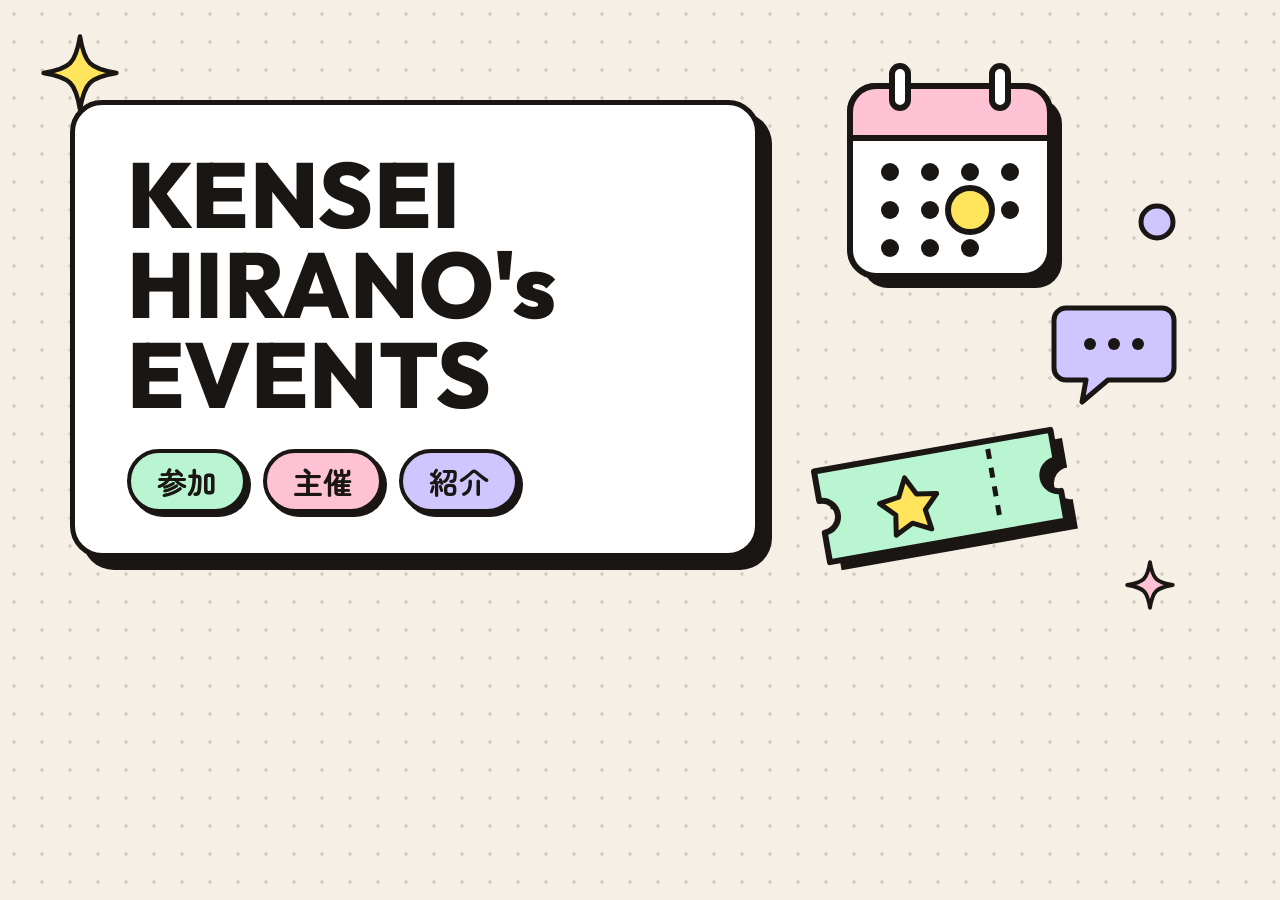
==== tools/og-share.html @ a928181f "共有画像をニューブルータリズム風のイラスト入りに作り直す - タイトルの白い箱に、カレンダー・チケット・吹き出し・きらきらのイラストを添える - 元の画像はタイトルが円で切れていたので直す - SNS" ====
<!doctype html><html lang="ja"><head><meta charset="utf-8">
<link rel="stylesheet" href="https://fonts.googleapis.com/css2?family=Outfit:wght@400;700;800&family=Zen+Maru+Gothic:wght@700&display=swap">
<style>
:root{--ink:#1a1614;--pink:#ffc2d4;--mint:#b9f5d0;--lav:#cfc6ff;--yel:#ffe45c}
*{box-sizing:border-box}
html,body{margin:0;width:1200px;height:630px;overflow:hidden}
body{background:#f6efe6;background-image:radial-gradient(#1a161422 2px,transparent 2px);background-size:28px 28px;font-family:Outfit,"Zen Maru Gothic",sans-serif;color:var(--ink);position:relative}
.card{position:absolute;left:70px;top:100px;width:690px;padding:44px 52px 40px;background:#fff;border:5px solid var(--ink);border-radius:32px;box-shadow:12px 12px 0 var(--ink)}
h1{margin:0;font-size:92px;line-height:.98;font-weight:800;letter-spacing:.005em}
.tags{display:flex;gap:16px;margin-top:30px}
.tag{font-family:"Zen Maru Gothic";font-weight:700;font-size:30px;padding:6px 26px;border:4px solid var(--ink);border-radius:999px;box-shadow:4px 4px 0 var(--ink)}
svg{position:absolute;overflow:visible}
</style></head><body>
<!-- sparkle top-left -->
<svg style="left:40px;top:28px" width="80" height="90" viewBox="0 0 90 90"><path d="M45 4 C50 34 56 40 86 45 C56 50 50 56 45 86 C40 56 34 50 4 45 C34 40 40 34 45 4Z" fill="var(--yel)" stroke="#1a1614" stroke-width="5" stroke-linejoin="round"/></svg>
<!-- calendar -->
<svg style="left:840px;top:58px" width="250" height="250" viewBox="0 0 250 250">
 <rect x="22" y="40" width="200" height="190" rx="26" fill="#1a1614"/>
 <rect x="10" y="28" width="200" height="190" rx="26" fill="#fff" stroke="#1a1614" stroke-width="6"/>
 <path d="M10 54 a26 26 0 0 1 26-26 h148 a26 26 0 0 1 26 26 v26 h-200z" fill="var(--pink)" stroke="#1a1614" stroke-width="6" stroke-linejoin="round"/>
 <rect x="52" y="8" width="16" height="42" rx="8" fill="#fff" stroke="#1a1614" stroke-width="6"/>
 <rect x="152" y="8" width="16" height="42" rx="8" fill="#fff" stroke="#1a1614" stroke-width="6"/>
 <g fill="#1a1614"><circle cx="50" cy="114" r="9"/><circle cx="90" cy="114" r="9"/><circle cx="130" cy="114" r="9"/><circle cx="170" cy="114" r="9"/><circle cx="50" cy="152" r="9"/><circle cx="90" cy="152" r="9"/><circle cx="170" cy="152" r="9"/><circle cx="50" cy="190" r="9"/><circle cx="90" cy="190" r="9"/><circle cx="130" cy="190" r="9"/></g>
 <circle cx="130" cy="152" r="22" fill="var(--yel)" stroke="#1a1614" stroke-width="6"/>
</svg>
<!-- ticket -->
<svg style="left:790px;top:410px" width="300" height="170" viewBox="0 0 300 170">
 <g transform="rotate(-10 150 85)">
 <path d="M30 40 h240 v30 a16 16 0 0 0 0 32 v30 h-240 v-30 a16 16 0 0 0 0-32z" transform="translate(10 10)" fill="#1a1614"/>
 <path d="M30 40 h240 v30 a16 16 0 0 0 0 32 v30 h-240 v-30 a16 16 0 0 0 0-32z" fill="var(--mint)" stroke="#1a1614" stroke-width="6" stroke-linejoin="round"/>
 <line x1="205" y1="48" x2="205" y2="124" stroke="#1a1614" stroke-width="5" stroke-dasharray="10 9"/>
 <path d="M118 62 l9 18 20 3 -14 14 3 20 -18-9 -18 9 3-20 -14-14 20-3z" fill="var(--yel)" stroke="#1a1614" stroke-width="5" stroke-linejoin="round"/>
 </g>
</svg>
<!-- speech bubble -->
<svg style="left:1050px;top:300px" width="130" height="110" viewBox="0 0 130 110">
 <path d="M16 8 h96 a12 12 0 0 1 12 12 v48 a12 12 0 0 1 -12 12 h-54 l-26 22 4-22 h-20 a12 12 0 0 1 -12-12 v-48 a12 12 0 0 1 12-12z" fill="var(--lav)" stroke="#1a1614" stroke-width="5" stroke-linejoin="round"/>
 <g fill="#1a1614"><circle cx="40" cy="44" r="6"/><circle cx="64" cy="44" r="6"/><circle cx="88" cy="44" r="6"/></g>
</svg>
<!-- small sparkles -->
<svg style="left:1125px;top:560px" width="50" height="50" viewBox="0 0 90 90"><path d="M45 4 C50 34 56 40 86 45 C56 50 50 56 45 86 C40 56 34 50 4 45 C34 40 40 34 45 4Z" fill="var(--pink)" stroke="#1a1614" stroke-width="7" stroke-linejoin="round"/></svg>
<svg style="left:1135px;top:200px" width="44" height="44" viewBox="0 0 44 44"><circle cx="22" cy="22" r="16" fill="var(--lav)" stroke="#1a1614" stroke-width="5"/></svg>
<div class="card">
 <h1>KENSEI<br>HIRANO's<br>EVENTS</h1>
 <div class="tags"><span class="tag" style="background:var(--mint)">参加</span><span class="tag" style="background:var(--pink)">主催</span><span class="tag" style="background:var(--lav)">紹介</span></div>
</div>
</body></html>
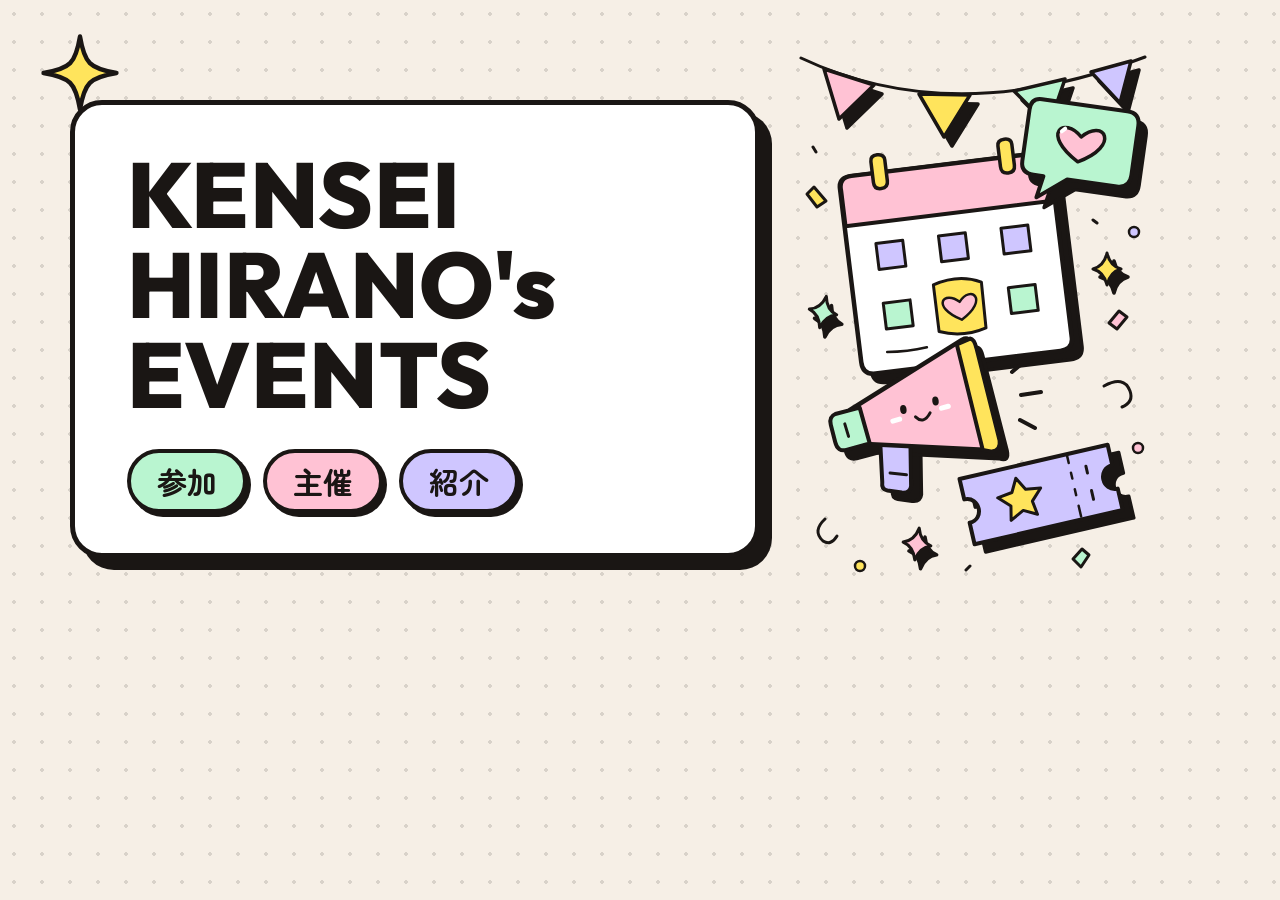
==== commit 8d7c38b8: "共有画像のイラストを Codex で描いたものに差し替える - tools/og-share.html の右側の手描き SVG を Codex 製の SVG イラストに置き換え - images/og" ====
--- a/tools/og-share.html
+++ b/tools/og-share.html
@@ -13,33 +13,103 @@
 </style></head><body>
 <!-- sparkle top-left -->
 <svg style="left:40px;top:28px" width="80" height="90" viewBox="0 0 90 90"><path d="M45 4 C50 34 56 40 86 45 C56 50 50 56 45 86 C40 56 34 50 4 45 C34 40 40 34 45 4Z" fill="var(--yel)" stroke="#1a1614" stroke-width="5" stroke-linejoin="round"/></svg>
-<!-- calendar -->
-<svg style="left:840px;top:58px" width="250" height="250" viewBox="0 0 250 250">
- <rect x="22" y="40" width="200" height="190" rx="26" fill="#1a1614"/>
- <rect x="10" y="28" width="200" height="190" rx="26" fill="#fff" stroke="#1a1614" stroke-width="6"/>
- <path d="M10 54 a26 26 0 0 1 26-26 h148 a26 26 0 0 1 26 26 v26 h-200z" fill="var(--pink)" stroke="#1a1614" stroke-width="6" stroke-linejoin="round"/>
- <rect x="52" y="8" width="16" height="42" rx="8" fill="#fff" stroke="#1a1614" stroke-width="6"/>
- <rect x="152" y="8" width="16" height="42" rx="8" fill="#fff" stroke="#1a1614" stroke-width="6"/>
- <g fill="#1a1614"><circle cx="50" cy="114" r="9"/><circle cx="90" cy="114" r="9"/><circle cx="130" cy="114" r="9"/><circle cx="170" cy="114" r="9"/><circle cx="50" cy="152" r="9"/><circle cx="90" cy="152" r="9"/><circle cx="170" cy="152" r="9"/><circle cx="50" cy="190" r="9"/><circle cx="90" cy="190" r="9"/><circle cx="130" cy="190" r="9"/></g>
- <circle cx="130" cy="152" r="22" fill="var(--yel)" stroke="#1a1614" stroke-width="6"/>
+<!-- illustration (drawn by Codex) -->
+<svg style="left:780px;top:30px" xmlns="http://www.w3.org/2000/svg" width="400" height="570" viewBox="0 0 400 570" fill="none" stroke="#1a1614" stroke-width="3.5" stroke-linecap="round" stroke-linejoin="round">
+  <defs>
+    <path id="calendar" d="M70 145 Q70 134 83 134 H269 Q282 134 282 147 V321 Q282 333 269 333 H83 Q70 333 70 320 Z"/>
+    <path id="bubble" d="M255 75 Q244 75 244 87 V139 Q244 151 257 151 H267 L263 173 L291 151 H341 Q354 151 354 138 V88 Q354 75 341 75 Z"/>
+    <path id="ticket" d="M185 431 H337 V452 C321 452 321 476 337 476 V498 H185 V476 C201 476 201 452 185 452 Z"/>
+    <path id="horn" d="M72 372 L193 318 Q201 315 202 326 L213 424 Q214 436 204 431 L83 408 Z"/>
+    <path id="sparkle" d="M0-16 Q3-3 14 0 Q3 3 0 16 Q-3 3-14 0 Q-3-3 0-16 Z"/>
+  </defs>
+
+  <!-- A loose string of party pennants. -->
+  <path d="M21 28 Q173 100 365 27" stroke-width="3"/>
+  <g transform="translate(8 9)" fill="#1a1614">
+    <path d="M44 39 L94 55 L59 89 Z"/>
+    <path d="M139 64 L190 65 L164 107 Z"/>
+    <path d="M234 61 L285 49 L269 96 Z"/>
+    <path d="M311 42 L351 31 L340 73 Z"/>
+  </g>
+  <path d="M44 39 L94 55 L59 89 Z" fill="#ffc2d4"/>
+  <path d="M139 64 L190 65 L164 107 Z" fill="#ffe45c"/>
+  <path d="M234 61 L285 49 L269 96 Z" fill="#b9f5d0"/>
+  <path d="M311 42 L351 31 L340 73 Z" fill="#cfc6ff"/>
+
+  <!-- A calendar with one much-loved day. -->
+  <g transform="rotate(-7 176 234)">
+    <use href="#calendar" transform="translate(9 10)" fill="#1a1614"/>
+    <use href="#calendar" fill="#ffffff" stroke-width="4.5"/>
+    <path d="M71 183 V147 Q70 134 83 134 H269 Q282 134 282 147 V183 Z" fill="#ffc2d4" stroke-width="4"/>
+    <path d="M104 143 V122 Q104 116 111 116 Q118 116 118 122 V143 Q118 150 111 150 Q104 150 104 143 Z" fill="#ffe45c"/>
+    <path d="M232 143 V122 Q232 116 239 116 Q246 116 246 122 V143 Q246 150 239 150 Q232 150 232 143 Z" fill="#ffe45c"/>
+    <path d="M99 204 H126 V230 H99 Z M162 204 H189 V230 H162 Z M225 204 H252 V230 H225 Z" fill="#cfc6ff" stroke-width="3"/>
+    <path d="M99 264 H126 V290 H99 Z M225 264 H252 V290 H225 Z" fill="#b9f5d0" stroke-width="3"/>
+    <path d="M151 252 Q177 244 199 255 L198 301 Q174 308 151 299 Z" fill="#ffe45c" stroke-width="3"/>
+    <path d="M175 290 C145 273 161 258 175 272 C188 256 205 273 175 290 Z" fill="#ffc2d4" stroke-width="2.5"/>
+    <path d="M97 313 Q117 315 137 313" stroke-width="2.5"/>
+  </g>
+
+  <!-- A friendly conversation above the calendar. -->
+  <g transform="rotate(8 300 123)">
+    <use href="#bubble" transform="translate(9 9)" fill="#1a1614"/>
+    <use href="#bubble" fill="#b9f5d0" stroke-width="4"/>
+    <path d="M299 132 C258 109 279 88 299 107 C319 85 340 110 299 132 Z" fill="#ffc2d4"/>
+    <path d="M279 104 L282 101" stroke="#ffffff" stroke-width="4"/>
+  </g>
+
+  <!-- The little megaphone is ready to invite everyone. -->
+  <g transform="rotate(-8 128 391)">
+    <g transform="translate(9 10)" fill="#1a1614">
+      <path d="M98 403 L128 408 L122 456 Q120 463 112 461 L98 457 Q92 455 94 448 Z"/>
+      <use href="#horn"/>
+      <path d="M57 374 L82 371 L87 408 L63 411 Q54 412 53 402 L51 384 Q50 376 57 374 Z"/>
+    </g>
+    <path d="M98 403 L128 408 L122 456 Q120 463 112 461 L98 457 Q92 455 94 448 Z" fill="#cfc6ff" stroke-width="4"/>
+    <path d="M103 440 L119 444" stroke-width="3"/>
+    <use href="#horn" fill="#ffc2d4" stroke-width="4.5"/>
+    <path d="M187 322 L201 318 Q205 319 206 329 L216 423 Q216 433 207 433 L198 430 Z" fill="#ffe45c" stroke-width="4"/>
+    <path d="M57 374 L82 371 L87 408 L63 411 Q54 412 53 402 L51 384 Q50 376 57 374 Z" fill="#b9f5d0" stroke-width="4"/>
+    <path d="M65 385 L67 398" stroke-width="3"/>
+    <ellipse cx="125" cy="379" rx="3.2" ry="4.5" fill="#1a1614" stroke="none"/>
+    <ellipse cx="158" cy="375" rx="3.2" ry="4.5" fill="#1a1614" stroke="none"/>
+    <path d="M136 388 Q143 397 151 386" stroke-width="3"/>
+    <path d="M113 389 L120 388 M163 383 L170 382" stroke="#ffffff" stroke-width="5"/>
+  </g>
+  <path d="M232 342 L245 331 M241 365 L261 362 M240 390 L255 398" stroke-width="4"/>
+
+  <!-- A keepsake ticket tucked into the foreground. -->
+  <g transform="rotate(-13 261 464)">
+    <use href="#ticket" transform="translate(9 10)" fill="#1a1614"/>
+    <use href="#ticket" fill="#cfc6ff" stroke-width="4"/>
+    <path d="M295 433 V440 M295 450 V456 M295 467 V473 M295 484 V495" stroke-width="2.5"/>
+    <path d="M240 443 L247 456 L262 458 L251 469 L253 483 L240 476 L226 483 L229 469 L218 458 L233 456 Z" fill="#ffe45c" stroke-width="3"/>
+    <path d="M311 447 V454 M311 472 V481" stroke-width="3"/>
+  </g>
+
+  <!-- Scattered handmade party bits and four-point stars. -->
+  <g transform="translate(327 239)">
+    <use href="#sparkle" transform="translate(7 8)" fill="#1a1614"/>
+    <use href="#sparkle" fill="#ffe45c" stroke-width="3"/>
+  </g>
+  <g transform="translate(43 282) rotate(12)">
+    <use href="#sparkle" transform="translate(7 8)" fill="#1a1614"/>
+    <use href="#sparkle" fill="#b9f5d0" stroke-width="3"/>
+  </g>
+  <g transform="translate(137 514) rotate(8)">
+    <use href="#sparkle" transform="translate(7 8)" fill="#1a1614"/>
+    <use href="#sparkle" fill="#ffc2d4" stroke-width="3"/>
+  </g>
+  <path d="M329 293 L339 281 L347 287 L337 299 Z" fill="#ffc2d4" stroke-width="3"/>
+  <path d="M37 177 L27 164 L34 157 L46 171 Z" fill="#ffe45c" stroke-width="3"/>
+  <path d="M293 529 L302 519 L309 525 L301 537 Z" fill="#b9f5d0" stroke-width="3"/>
+  <path d="M324 356 Q344 345 350 361 Q354 372 342 377" stroke-width="3"/>
+  <path d="M45 489 Q32 501 43 511 Q51 516 57 506" stroke-width="3"/>
+  <circle cx="354" cy="202" r="5" fill="#cfc6ff" stroke-width="2.5"/>
+  <circle cx="80" cy="536" r="5" fill="#ffe45c" stroke-width="2.5"/>
+  <circle cx="358" cy="418" r="5" fill="#ffc2d4" stroke-width="2.5"/>
+  <path d="M33 117 L36 122 M313 190 L317 193 M186 540 L190 536" stroke-width="3"/>
 </svg>
-<!-- ticket -->
-<svg style="left:790px;top:410px" width="300" height="170" viewBox="0 0 300 170">
- <g transform="rotate(-10 150 85)">
- <path d="M30 40 h240 v30 a16 16 0 0 0 0 32 v30 h-240 v-30 a16 16 0 0 0 0-32z" transform="translate(10 10)" fill="#1a1614"/>
- <path d="M30 40 h240 v30 a16 16 0 0 0 0 32 v30 h-240 v-30 a16 16 0 0 0 0-32z" fill="var(--mint)" stroke="#1a1614" stroke-width="6" stroke-linejoin="round"/>
- <line x1="205" y1="48" x2="205" y2="124" stroke="#1a1614" stroke-width="5" stroke-dasharray="10 9"/>
- <path d="M118 62 l9 18 20 3 -14 14 3 20 -18-9 -18 9 3-20 -14-14 20-3z" fill="var(--yel)" stroke="#1a1614" stroke-width="5" stroke-linejoin="round"/>
- </g>
-</svg>
-<!-- speech bubble -->
-<svg style="left:1050px;top:300px" width="130" height="110" viewBox="0 0 130 110">
- <path d="M16 8 h96 a12 12 0 0 1 12 12 v48 a12 12 0 0 1 -12 12 h-54 l-26 22 4-22 h-20 a12 12 0 0 1 -12-12 v-48 a12 12 0 0 1 12-12z" fill="var(--lav)" stroke="#1a1614" stroke-width="5" stroke-linejoin="round"/>
- <g fill="#1a1614"><circle cx="40" cy="44" r="6"/><circle cx="64" cy="44" r="6"/><circle cx="88" cy="44" r="6"/></g>
-</svg>
-<!-- small sparkles -->
-<svg style="left:1125px;top:560px" width="50" height="50" viewBox="0 0 90 90"><path d="M45 4 C50 34 56 40 86 45 C56 50 50 56 45 86 C40 56 34 50 4 45 C34 40 40 34 45 4Z" fill="var(--pink)" stroke="#1a1614" stroke-width="7" stroke-linejoin="round"/></svg>
-<svg style="left:1135px;top:200px" width="44" height="44" viewBox="0 0 44 44"><circle cx="22" cy="22" r="16" fill="var(--lav)" stroke="#1a1614" stroke-width="5"/></svg>
 <div class="card">
  <h1>KENSEI<br>HIRANO's<br>EVENTS</h1>
  <div class="tags"><span class="tag" style="background:var(--mint)">参加</span><span class="tag" style="background:var(--pink)">主催</span><span class="tag" style="background:var(--lav)">紹介</span></div>
